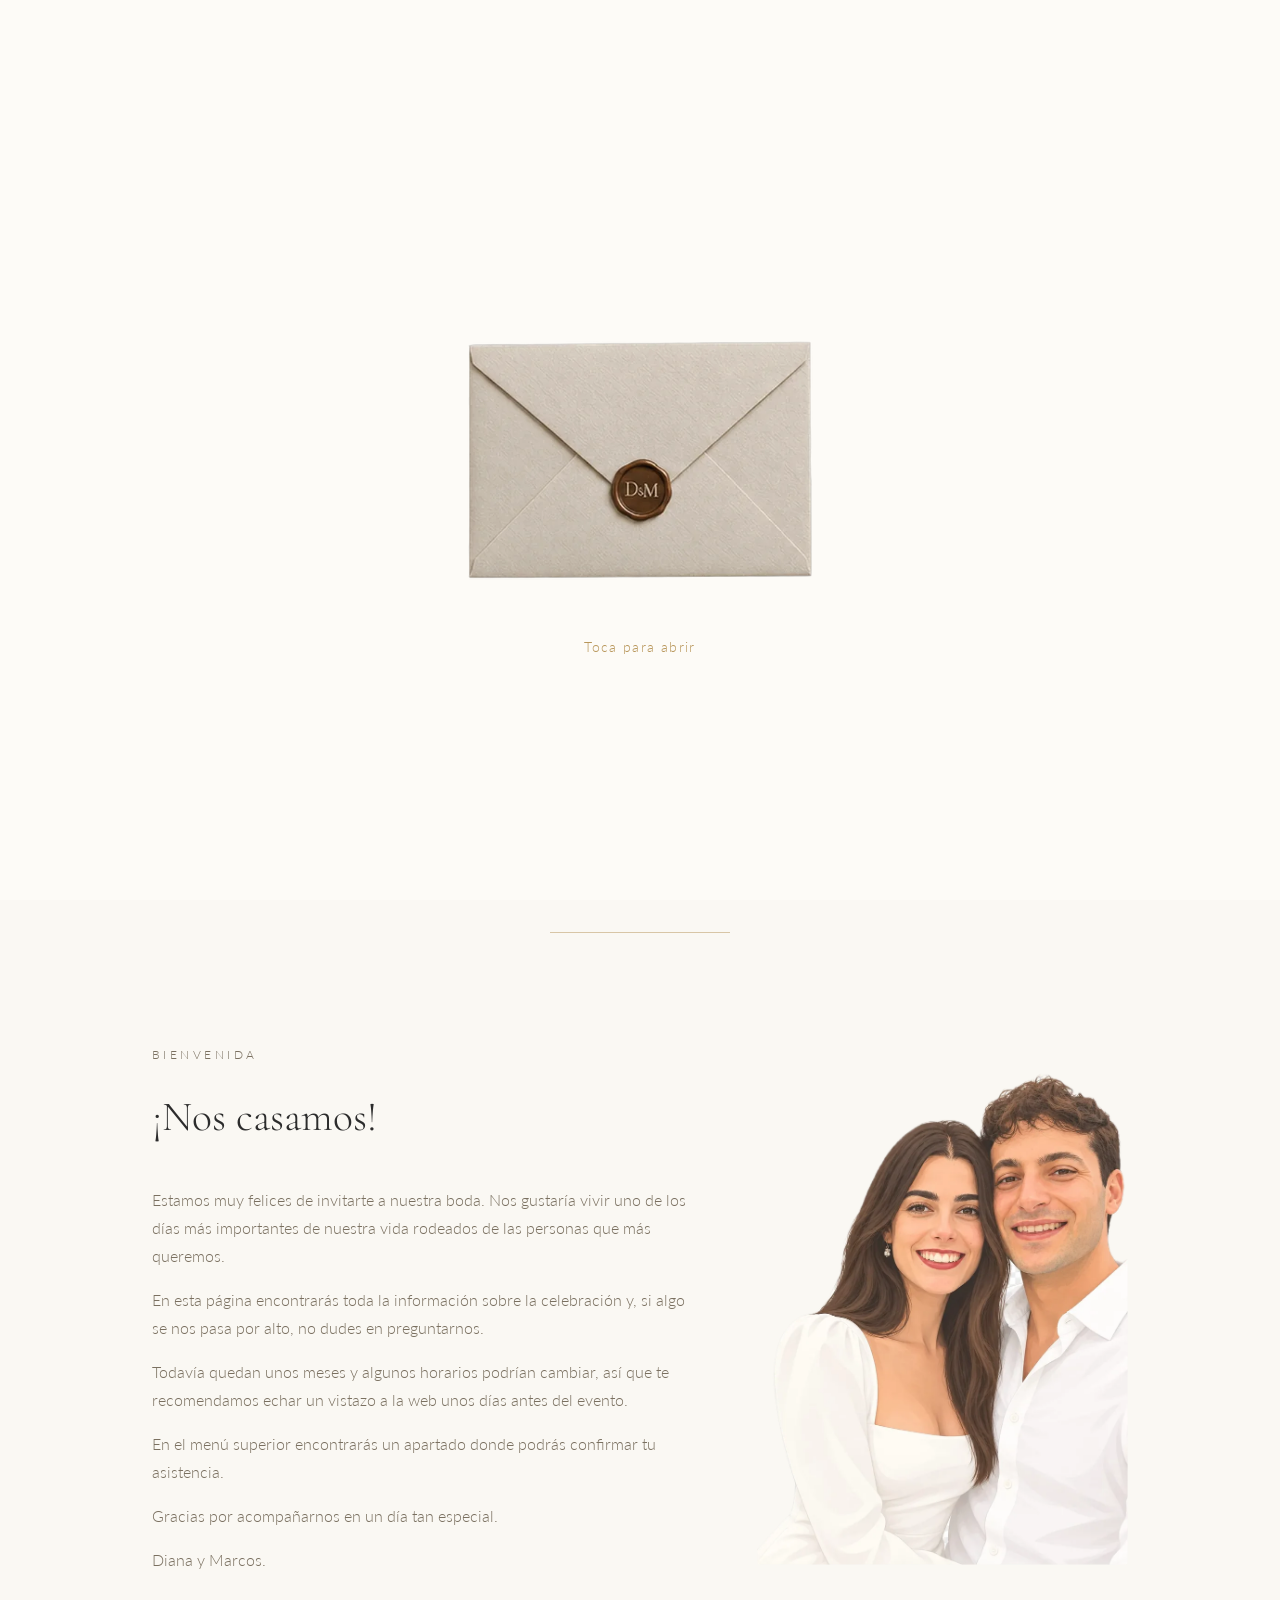
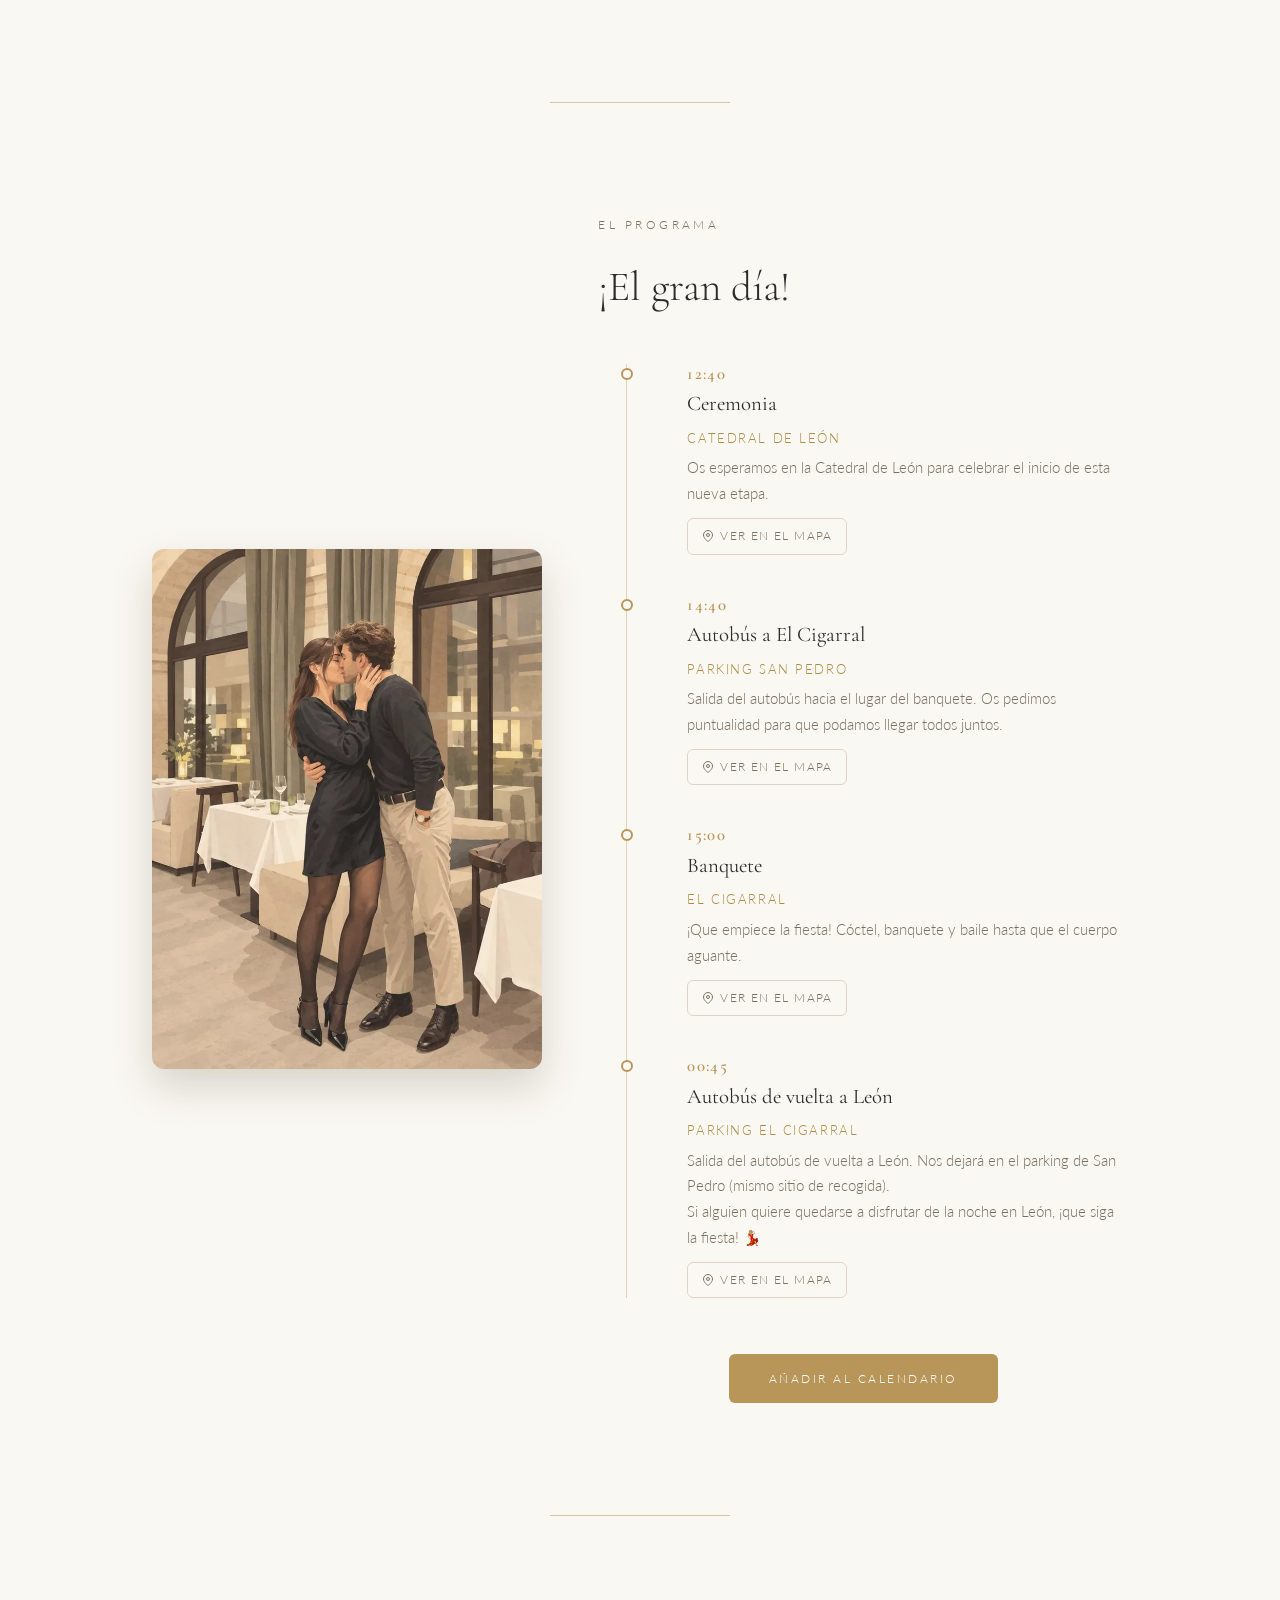
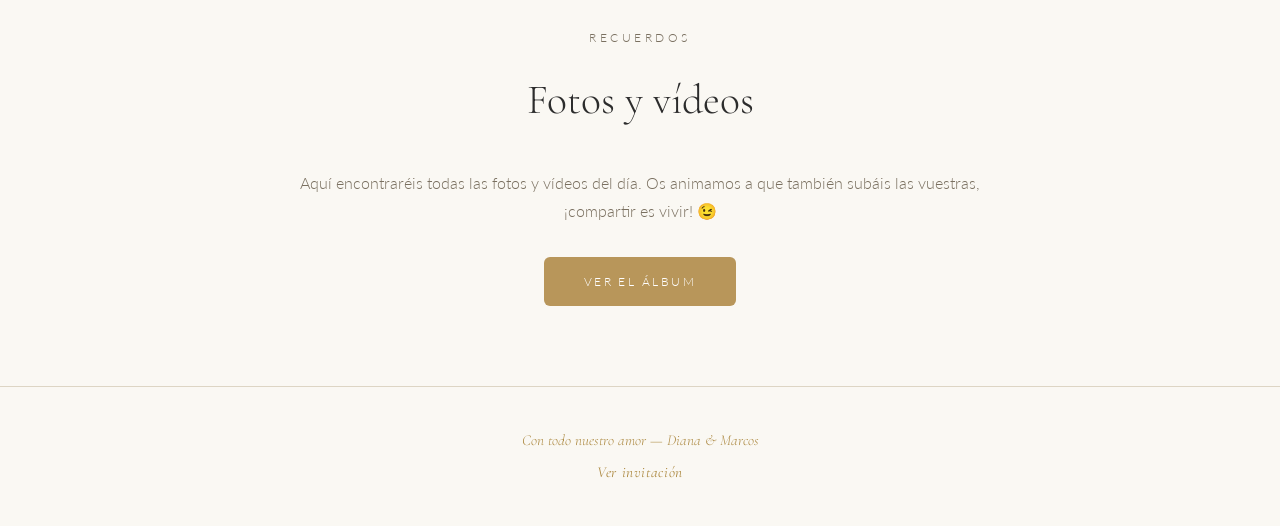
==== index.html @ 30b8efc7 "Add files via upload" ====
<!DOCTYPE html>
<html lang="es">
<head>
  <meta charset="UTF-8" />
  <meta name="viewport" content="width=device-width, initial-scale=1.0" />
  <meta name="robots" content="noindex, nofollow" />
  <title data-es="El Día" data-en="The Day">El Día</title>

  <!-- Link preview (Open Graph) -->
  <meta property="og:type" content="website" />
  <meta property="og:url" content="https://bodadianaymarcos.com/" />
  <meta property="og:title" content="Diana &amp; Marcos" />
  <meta property="og:description" content="Tenemos algo que contarte..." />
  <meta property="og:image" content="https://bodadianaymarcos.com/og-image.jpg" />
  <meta property="og:image:width" content="1200" />
  <meta property="og:image:height" content="630" />
  <meta property="og:locale" content="es_ES" />
  <meta name="twitter:card" content="summary_large_image" />
  <meta name="twitter:title" content="Diana &amp; Marcos" />
  <meta name="twitter:description" content="Tenemos algo que contarte..." />
  <meta name="twitter:image" content="https://bodadianaymarcos.com/og-image.jpg" />

  <link rel="icon" type="image/svg+xml" href="favicon.svg?v=4" />
  <link rel="stylesheet" href="style.css?v=8" />
</head>
<body>

  <!-- Invitation intro (envelope) — shown once per device -->
  <div id="invite" class="invite">
    <div class="invite-seq" id="inviteSeq">
      <img class="fr" src="frame-1.webp" alt="" style="opacity:1" />
      <img class="fr" loading="lazy" src="frame-2.webp" alt="" />
      <img class="fr" loading="lazy" src="frame-3.webp" alt="" />
      <img class="fr" loading="lazy" src="frame-4.webp" alt="" />
      <img class="fr" loading="lazy" src="frame-5.webp" alt="" />
      <img class="fr" loading="lazy" src="frame-6.webp" alt="" />
      <img class="fr" loading="lazy" src="frame-7.webp" alt="" />
      <img class="fr" loading="lazy" src="frame-8.webp" alt="" />
      <img class="fr" loading="lazy" src="frame-9.webp" alt="" />
      <p class="invite-hint" data-es="Toca para abrir" data-en="Tap to open">Toca para abrir</p>
    </div>
    <div class="invite-letterwrap">
      <div class="invite-letter">
        <p data-es="Queridos amigos y familia," data-en="Dear friends and family,">Queridos amigos y familia,</p>
        <p data-es="Después de tanto tiempo soñándolo, por fin podemos deciros que nos casamos. Y no se nos ocurre mejor manera de celebrarlo que rodeados de las personas que han caminado con nosotros hasta aquí." data-en="After dreaming about it for so long, we can finally tell you that we are getting married. And we can't think of a better way to celebrate than surrounded by the people who have walked with us to this point.">Después de tanto tiempo soñándolo, por fin podemos deciros que nos casamos. Y no se nos ocurre mejor manera de celebrarlo que rodeados de las personas que han caminado con nosotros hasta aquí.</p>
        <p data-es="Nos hace muchísima ilusión invitaros a compartir uno de los días más importantes de nuestra vida. Será un día lleno de alegría, de baile y de recuerdos que esperamos guardar para siempre." data-en="It would mean the world to us to have you share one of the most important days of our lives. It will be a day full of joy, dancing and memories we hope to keep forever.">Nos hace muchísima ilusión invitaros a compartir uno de los días más importantes de nuestra vida. Será un día lleno de alegría, de baile y de recuerdos que esperamos guardar para siempre.</p>
        <p data-es="En esta invitación encontraréis todos los detalles: el lugar, los horarios y todo lo que necesitéis saber para acompañarnos." data-en="In this invitation you'll find all the details: the venue, the timings and everything you need to know to join us.">En esta invitación encontraréis todos los detalles: el lugar, los horarios y todo lo que necesitéis saber para acompañarnos.</p>
        <p data-es="Gracias por formar parte de nuestra historia." data-en="Thank you for being part of our story.">Gracias por formar parte de nuestra historia.</p>
        <p class="il-close" data-es="Con todo nuestro cariño," data-en="With all our love,">Con todo nuestro cariño,</p>
        <p class="il-sign" data-es="Diana y Marcos" data-en="Diana and Marcos">Diana y Marcos</p>
        <button class="invite-enter" id="inviteEnter" data-es="Entrar" data-en="Enter">Entrar</button>
      </div>
    </div>
  </div>
  <script>(function(){try{if(!localStorage.getItem('inviteSeen')){var i=document.getElementById('invite');i.style.display='flex';document.body.style.overflow='hidden';}}catch(e){}})();</script>

  <nav>
    <a class="nav-brand" href="index.html">D<span style="font-style:italic;">&</span>M</a>
    <ul class="nav-links">
      <li><a href="index.html" class="active" data-es="El día" data-en="The day">El día</a></li>
      <li><a href="travel.html" data-es="Información útil" data-en="Useful Information">Información útil</a></li>
      <li><a href="rsvp.html" data-es="Asistencia" data-en="Attendance">Asistencia</a></li>
      <li><a href="https://photos.app.goo.gl/DwbeDk7EVGPtyw8GA" target="_blank" rel="noopener" data-es="Fotos" data-en="Photos">Fotos</a></li>
    </ul>
    <div class="lang-toggle">
      <button data-lang="es" class="active">ES</button>
      <button data-lang="en">EN</button>
    </div>
    <button class="nav-toggle" aria-label="Menú" aria-expanded="false">
      <span></span><span></span><span></span>
    </button>
  </nav>

  <div class="page">

    <!-- Hero -->
    <section class="hero">
      <p class="hero-eyebrow" data-es="¡Nos casamos!" data-en="We're getting married!">¡Nos casamos!</p>
      <h1>Diana <em>&</em> Marcos</h1>
      <div class="divider"></div>
      <p class="hero-date" data-es="7 de agosto de 2027" data-en="August 7th, 2027">7 de agosto de 2027</p>
      <p class="hero-location" data-es="Catedral de León · León, España" data-en="León's Cathedral · León, Spain">Catedral de León · León, España</p>

      <div class="countdown" id="countdown">
        <div class="countdown-unit">
          <span class="countdown-number" id="cd-days">00</span>
          <span class="countdown-label" data-es="días" data-en="days">días</span>
        </div>
        <div class="countdown-unit">
          <span class="countdown-number" id="cd-hours">00</span>
          <span class="countdown-label" data-es="horas" data-en="hours">horas</span>
        </div>
        <div class="countdown-unit">
          <span class="countdown-number" id="cd-minutes">00</span>
          <span class="countdown-label" data-es="minutos" data-en="minutes">minutos</span>
        </div>
        <div class="countdown-unit">
          <span class="countdown-number" id="cd-seconds">00</span>
          <span class="countdown-label" data-es="segundos" data-en="seconds">segundos</span>
        </div>
      </div>

      <div class="countdown-done" id="countdownDone" style="display:none;">
        <p class="cd-done-title" data-es="¡Ya estamos casados!" data-en="We're married!">¡Ya estamos casados!</p>
        <p class="cd-done-sub" data-es="Gracias por acompañarnos en un día tan especial." data-en="Thank you for celebrating this special day with us.">Gracias por acompañarnos en un día tan especial.</p>
      </div>
    </section>

    <div class="divider-long"></div>

    <!-- Welcome message -->
    <section class="section welcome">
      <div class="welcome-text">
      <p class="section-label" data-es="Bienvenida" data-en="Welcome">Bienvenida</p>
      <h2 data-es="¡Nos casamos!" data-en="We're getting married!">¡Nos casamos!</h2>
      <p data-es="Estamos muy felices de invitarte a nuestra boda. Nos gustaría vivir uno de los días más importantes de nuestra vida rodeados de las personas que más queremos." data-en="We're so happy to invite you to our wedding. We'd love to share one of the most important days of our lives surrounded by the people we love most.">Estamos muy felices de invitarte a nuestra boda. Nos gustaría vivir uno de los días más importantes de nuestra vida rodeados de las personas que más queremos.</p>
      <p data-es="En esta página encontrarás toda la información sobre la celebración y, si algo se nos pasa por alto, no dudes en preguntarnos." data-en="On this page you'll find all the information about the celebration — and if we've missed anything, don't hesitate to ask us.">En esta página encontrarás toda la información sobre la celebración y, si algo se nos pasa por alto, no dudes en preguntarnos.</p>
      <p data-es="Todavía quedan unos meses y algunos horarios podrían cambiar, así que te recomendamos echar un vistazo a la web unos días antes del evento." data-en="There are still a few months to go and some timings may change, so we recommend checking the website in the days before the event.">Todavía quedan unos meses y algunos horarios podrían cambiar, así que te recomendamos echar un vistazo a la web unos días antes del evento.</p>
      <p data-es="En el menú superior encontrarás un apartado donde podrás confirmar tu asistencia." data-en="In the top menu you'll find a section where you can confirm your attendance.">En el menú superior encontrarás un apartado donde podrás confirmar tu asistencia.</p>
      <p data-es="Gracias por acompañarnos en un día tan especial." data-en="Thank you for joining us on such a special day.">Gracias por acompañarnos en un día tan especial.</p>
      <p data-es="Diana y Marcos." data-en="Diana and Marcos.">Diana y Marcos.</p>
      </div>
      <div class="welcome-image">
        <picture>
          <source srcset="us.webp" type="image/webp" />
          <img src="us.png" alt="Diana y Marcos" />
        </picture>
      </div>
    </section>

    <div class="divider-long"></div>

    <!-- Schedule -->
    <section class="section schedule">
      <div class="schedule-photo">
        <picture>
          <source srcset="us-dinner.webp" type="image/webp" />
          <img src="us-dinner.jpg" alt="Diana y Marcos" loading="lazy" />
        </picture>
      </div>
      <div class="schedule-main">
      <p class="section-label" data-es="El programa" data-en="The schedule">El programa</p>
      <h2 data-es="¡El gran día!" data-en="The big day!">¡El gran día!</h2>

      <div class="timeline">

        <div class="timeline-item">
          <div class="timeline-dot">
            <div class="dot"></div>
          </div>
          <div class="timeline-body">
            <span class="time">12:40</span>
            <h3 data-es="Ceremonia" data-en="Ceremony">Ceremonia</h3>
            <p class="place">Catedral de León</p>
            <p data-es="Os esperamos en la Catedral de León para celebrar el inicio de esta nueva etapa." data-en="Join us at the León's Cathedral to celebrate the beginning of this new chapter.">Os esperamos en la Catedral de León para celebrar el inicio de esta nueva etapa.</p>
            <a class="map-link" href="https://maps.google.com/?q=Catedral+de+León,+León,+España" target="_blank" rel="noopener">
              <svg width="12" height="12" viewBox="0 0 24 24" fill="none" stroke="currentColor" stroke-width="2"><path d="M21 10c0 7-9 13-9 13s-9-6-9-13a9 9 0 0 1 18 0z"/><circle cx="12" cy="10" r="3"/></svg>
              <span data-es="Ver en el mapa" data-en="View on map">Ver en el mapa</span>
            </a>
          </div>
        </div>

        <div class="timeline-item">
          <div class="timeline-dot">
            <div class="dot"></div>
          </div>
          <div class="timeline-body">
            <span class="time">14:40</span>
            <h3 data-es="Autobús a El Cigarral" data-en="Bus to El Cigarral">Autobús a El Cigarral</h3>
            <p class="place" data-es="Parking San Pedro" data-en="San Pedro Car Park">Parking San Pedro</p>
            <p data-es="Salida del autobús hacia el lugar del banquete. Os pedimos puntualidad para que podamos llegar todos juntos." data-en="The bus departs to the venue. Please be on time so we can all arrive together.">Salida del autobús hacia el lugar del banquete. Os pedimos puntualidad para que podamos llegar todos juntos.</p>
            <a class="map-link" href="https://maps.google.com/?q=Parking+San+Pedro,+León,+España" target="_blank" rel="noopener">
              <svg width="12" height="12" viewBox="0 0 24 24" fill="none" stroke="currentColor" stroke-width="2"><path d="M21 10c0 7-9 13-9 13s-9-6-9-13a9 9 0 0 1 18 0z"/><circle cx="12" cy="10" r="3"/></svg>
              <span data-es="Ver en el mapa" data-en="View on map">Ver en el mapa</span>
            </a>
          </div>
        </div>

        <div class="timeline-item">
          <div class="timeline-dot">
            <div class="dot"></div>
          </div>
          <div class="timeline-body">
            <span class="time">15:00</span>
            <h3 data-es="Banquete" data-en="Reception">Banquete</h3>
            <p class="place">El Cigarral</p>
            <p data-es="¡Que empiece la fiesta! Cóctel, banquete y baile hasta que el cuerpo aguante." data-en="Let the celebration begin! Cocktails, dinner and dancing into the night.">¡Que empiece la fiesta! Cóctel, banquete y baile hasta que el cuerpo aguante.</p>
            <a class="map-link" href="https://maps.google.com/?q=El+Cigarral+de+Cembranos,+León" target="_blank" rel="noopener">
              <svg width="12" height="12" viewBox="0 0 24 24" fill="none" stroke="currentColor" stroke-width="2"><path d="M21 10c0 7-9 13-9 13s-9-6-9-13a9 9 0 0 1 18 0z"/><circle cx="12" cy="10" r="3"/></svg>
              <span data-es="Ver en el mapa" data-en="View on map">Ver en el mapa</span>
            </a>
          </div>
        </div>

        <div class="timeline-item">
          <div class="timeline-dot">
            <div class="dot"></div>
          </div>
          <div class="timeline-body">
            <span class="time">00:45</span>
            <h3 data-es="Autobús de vuelta a León" data-en="Bus back to León">Autobús de vuelta a León</h3>
            <p class="place" data-es="Parking El Cigarral" data-en="El Cigarral Car Park">Parking El Cigarral</p>
            <p data-es="Salida del autobús de vuelta a León. Nos dejará en el parking de San Pedro (mismo sitio de recogida)." data-en="The bus departs back to León, dropping off at San Pedro car park (same pick-up spot).">Salida del autobús de vuelta a León. Nos dejará en el parking de San Pedro (mismo sitio de recogida).</p>
            <p data-es="Si alguien quiere quedarse a disfrutar de la noche en León, ¡que siga la fiesta! 💃🏼" data-en="If you'd like to keep the night going in León, the party doesn't have to stop! 💃🏼">Si alguien quiere quedarse a disfrutar de la noche en León, ¡que siga la fiesta! 💃🏼</p>
            <a class="map-link" href="https://maps.google.com/?q=Parking+San+Pedro,+León,+España" target="_blank" rel="noopener">
              <svg width="12" height="12" viewBox="0 0 24 24" fill="none" stroke="currentColor" stroke-width="2"><path d="M21 10c0 7-9 13-9 13s-9-6-9-13a9 9 0 0 1 18 0z"/><circle cx="12" cy="10" r="3"/></svg>
              <span data-es="Ver en el mapa" data-en="View on map">Ver en el mapa</span>
            </a>
          </div>
        </div>

      </div>

      <div style="text-align:center; margin-top:2.5rem;">
        <a href="boda-diana-marcos.ics" download class="btn" style="display:inline-block; text-decoration:none;" data-es="Añadir al calendario" data-en="Add to calendar">Añadir al calendario</a>
      </div>
      </div>
    </section>

    <div class="divider-long"></div>

    <!-- Photos -->
    <section class="section" style="text-align:center;">
      <p class="section-label" data-es="Recuerdos" data-en="Memories">Recuerdos</p>
      <h2 data-es="Fotos y vídeos" data-en="Photos & videos">Fotos y vídeos</h2>
      <p data-es="Aquí encontraréis todas las fotos y vídeos del día. Os animamos a que también subáis las vuestras, ¡compartir es vivir! 😉" data-en="Here you'll find all the photos and videos from the day. We encourage you to also upload your own, sharing is living! 😉">Aquí encontraréis todas las fotos y vídeos del día. Os animamos a que también subáis las vuestras, ¡compartir es vivir! 😉</p>
      <a href="https://photos.app.goo.gl/DwbeDk7EVGPtyw8GA" target="_blank" rel="noopener" class="btn" style="display:inline-block; margin-top:1rem; text-decoration:none;" data-es="Ver el álbum" data-en="Open the album">Ver el álbum</a>
    </section>

  </div>

  <footer>
    <span data-es="Con todo nuestro amor — Diana &amp; Marcos" data-en="With all our love — Diana &amp; Marcos">Con todo nuestro amor — Diana &amp; Marcos</span>
    <br />
    <button id="inviteReplay" class="invite-replay" data-es="Ver invitación" data-en="View invitation">Ver invitación</button>
  </footer>

  <script src="lang.js?v=3"></script>
  <script>initLang();</script>
  <script>
    (function () {
      const target = new Date('2027-08-07T00:00:00+02:00');
      function pad(n) { return String(n).padStart(2, '0'); }
      function tick() {
        const diff = target - Date.now();
        if (diff <= 0) {
          document.getElementById('countdown').style.display = 'none';
          document.getElementById('countdownDone').style.display = 'block';
          return;
        }
        const d = Math.floor(diff / 86400000);
        const h = Math.floor((diff % 86400000) / 3600000);
        const m = Math.floor((diff % 3600000) / 60000);
        const s = Math.floor((diff % 60000) / 1000);
        document.getElementById('cd-days').textContent    = pad(d);
        document.getElementById('cd-hours').textContent   = pad(h);
        document.getElementById('cd-minutes').textContent = pad(m);
        document.getElementById('cd-seconds').textContent = pad(s);
      }
      tick();
      setInterval(tick, 1000);
    })();
  </script>

</body>
</html>
---- style.css ----
/* ── Fonts ── */
@import url('https://fonts.googleapis.com/css2?family=Cormorant+Garamond:ital,wght@0,300;0,400;0,600;1,300;1,400&family=Lato:wght@300;400;700&display=swap');

/* ── Reset & Base ── */
*, *::before, *::after { box-sizing: border-box; margin: 0; padding: 0; }

:root {
  --ivory:   #FAF8F3;
  --ivory2:  #F2EDE3;
  --gold:    #B8965A;
  --gold-lt: #AE8B44;
  --charcoal:#2C2C2C;
  --gray:    #7A7060;
  --border:  #DDD5C4;
}

html { scroll-behavior: smooth; }

body {
  background: var(--ivory);
  color: var(--charcoal);
  font-family: 'Lato', sans-serif;
  font-weight: 300;
  font-size: 16px;
  line-height: 1.75;
}

/* ── Nav ── */
nav {
  position: fixed;
  top: 0; left: 0; right: 0;
  z-index: 100;
  background: var(--ivory);
  border-bottom: 1px solid var(--border);
  display: flex;
  align-items: center;
  justify-content: space-between;
  padding: 0 2.5rem;
  height: 64px;
}

.nav-brand {
  font-family: 'Cormorant Garamond', serif;
  font-size: 1.35rem;
  font-weight: 400;
  letter-spacing: 0.08em;
  color: var(--charcoal);
  text-decoration: none;
}

.nav-brand span { color: var(--gold); }

.nav-links {
  display: flex;
  gap: 2.5rem;
  list-style: none;
}

.nav-links a {
  font-family: 'Lato', sans-serif;
  font-weight: 400;
  font-size: 0.78rem;
  letter-spacing: 0.15em;
  text-transform: uppercase;
  color: var(--gray);
  text-decoration: none;
  transition: color 0.2s;
}

.nav-links a:hover,
.nav-links a.active { color: var(--gold); }

/* Hamburger button — hidden on desktop, shown on mobile */
.nav-toggle { display: none; }

/* ── Hero ── */
.hero {
  min-height: calc(100vh - 64px);
  display: flex;
  flex-direction: column;
  align-items: center;
  justify-content: center;
  text-align: center;
  padding: 4rem 2rem;
  background: var(--ivory);
  position: relative;
}

.hero::before {
  content: '';
  position: absolute;
  inset: 0;
  background-image:
    radial-gradient(ellipse 80% 60% at 50% 0%, rgba(184,150,90,0.08) 0%, transparent 70%);
  pointer-events: none;
}

.hero-eyebrow {
  font-family: 'Lato', sans-serif;
  font-size: 0.72rem;
  font-weight: 700;
  letter-spacing: 0.3em;
  text-transform: uppercase;
  color: var(--gold);
  margin-bottom: 1.5rem;
}

.hero h1 {
  font-family: 'Cormorant Garamond', serif;
  font-size: clamp(3.2rem, 8vw, 6rem);
  font-weight: 300;
  line-height: 1.1;
  color: var(--charcoal);
  margin-bottom: 1.25rem;
}

.hero h1 em {
  font-style: italic;
  color: var(--gold);
}

.hero-date {
  font-family: 'Cormorant Garamond', serif;
  font-size: 1.15rem;
  font-weight: 400;
  letter-spacing: 0.12em;
  color: var(--gray);
  margin-bottom: 0.4rem;
}

.hero-location {
  font-size: 0.82rem;
  letter-spacing: 0.18em;
  text-transform: uppercase;
  color: var(--gold-lt);
}

/* ── Countdown ── */
.countdown {
  display: flex;
  align-items: flex-start;
  margin-top: 4.5rem;
}

.countdown-unit {
  display: flex;
  flex-direction: column;
  align-items: center;
  gap: 0.45rem;
  padding: 0 1.5rem;
}

.countdown-unit:not(:last-child) {
  border-right: 1px solid var(--border);
}

.countdown-number {
  font-family: 'Cormorant Garamond', serif;
  font-size: clamp(1.5rem, 3.5vw, 2.1rem);
  font-weight: 600;
  color: var(--charcoal);
  line-height: 1;
  min-width: 2ch;
  text-align: center;
}

.countdown-label {
  font-family: 'Lato', sans-serif;
  font-size: 0.56rem;
  letter-spacing: 0.22em;
  text-transform: uppercase;
  color: var(--gold-lt);
}

/* Post-wedding message (replaces the countdown once the day passes) */
.countdown-done {
  margin-top: 4rem;
  text-align: center;
}
.cd-done-title {
  font-family: 'Cormorant Garamond', serif;
  font-weight: 300;
  font-style: italic;
  font-size: clamp(1.7rem, 4.5vw, 2.6rem);
  color: var(--gold);
  margin-bottom: 0.6rem;
}
.cd-done-sub {
  font-size: 0.78rem;
  letter-spacing: 0.16em;
  text-transform: uppercase;
  color: var(--gold-lt);
}

/* ── Gentle scroll reveal ── */
.sr {
  opacity: 0;
  transform: translateY(24px);
  transition: opacity 0.8s ease, transform 0.8s cubic-bezier(0.2, 0.7, 0.2, 1);
  will-change: opacity, transform;
}
.sr.sr-shown {
  opacity: 1;
  transform: none;
}
@media (prefers-reduced-motion: reduce) {
  .sr { opacity: 1; transform: none; transition: none; }
}

.divider {
  width: 60px;
  height: 1px;
  background: var(--gold);
  margin: 2rem auto;
  opacity: 0.5;
}

.divider-long { 
  width: 180px; 
  height: 1px;
  background: var(--gold);
  margin: 2rem auto;
  opacity: 0.5;
}

/* ── Page wrapper ── */
.page {
  padding-top: 64px;
}

/* ── Section ── */
.section {
  max-width: 760px;
  margin: 0 auto;
  padding: 5rem 2rem;
}

.section-label {
  font-size: 0.72rem;
  letter-spacing: 0.3em;
  text-transform: uppercase;
  color: var(--gold);
  margin-bottom: 0.75rem;
}

.section h2 {
  font-family: 'Cormorant Garamond', serif;
  font-size: clamp(1.8rem, 4vw, 2.6rem);
  font-weight: 300;
  color: var(--charcoal);
  margin-bottom: 2rem;
}

.section p {
  color: var(--gray);
  margin-bottom: 1rem;
}

/* ── Welcome (text + photo) ── */
.welcome {
  max-width: 1040px;
  display: flex;
  align-items: center;
  gap: 3.5rem;
}

.welcome-text {
  flex: 1 1 55%;
}

.welcome-image {
  flex: 0 0 38%;
}

.welcome-image img {
  width: 100%;
  height: auto;
  display: block;
  border-radius: 4px;
}

@media (max-width: 760px) {
  .welcome {
    flex-direction: column;
    gap: 2.5rem;
  }
  .welcome-image {
    flex: none;
    width: 100%;
    max-width: 320px;
    margin: 0 auto;
  }
}

/* ── Schedule (photo + timeline) ── */
.schedule {
  max-width: 1040px;
  display: flex;
  align-items: center;
  gap: 3.5rem;
}

.schedule-photo {
  flex: 0 0 40%;
}

.schedule-photo img {
  width: 100%;
  height: auto;
  display: block;
  border-radius: 12px;
  box-shadow: 0 18px 42px rgba(60, 45, 20, 0.18);
}

.schedule-main {
  flex: 1 1 auto;
  min-width: 0;
}

@media (max-width: 760px) {
  .schedule {
    flex-direction: column;
    gap: 2.25rem;
  }
  .schedule-photo {
    flex: none;
    width: 100%;
    max-width: 300px;
    margin: 0 auto;
  }
}

/* ── Timeline ── */
.timeline {
  position: relative;
  margin-top: 2.5rem;
}

.timeline::before {
  content: '';
  position: absolute;
  left: 28px;
  top: 0; bottom: 0;
  width: 1px;
  background: var(--border);
}

.timeline-item {
  display: flex;
  gap: 2rem;
  margin-bottom: 2.5rem;
  position: relative;
}

.timeline-dot {
  flex-shrink: 0;
  width: 57px;
  display: flex;
  flex-direction: column;
  align-items: center;
  gap: 6px;
}

.timeline-dot .dot {
  width: 12px;
  height: 12px;
  border-radius: 50%;
  background: var(--ivory);
  border: 2px solid var(--gold);
  position: relative;
  z-index: 1;
  margin-top: 4px;
}

.timeline-body .time {
  display: block;
  font-family: 'Cormorant Garamond', serif;
  font-size: 1.05rem;
  font-weight: 600;
  line-height: 1.2;
  color: var(--gold);
  letter-spacing: 0.08em;
  margin-bottom: 0.15rem;
}

.timeline-body h3 {
  font-family: 'Cormorant Garamond', serif;
  font-size: 1.3rem;
  font-weight: 400;
  color: var(--charcoal);
  margin-bottom: 0.25rem;
}

.timeline-body .place {
  font-size: 0.82rem;
  letter-spacing: 0.12em;
  text-transform: uppercase;
  color: var(--gold-lt);
  margin-bottom: 0.35rem;
}

.timeline-body p {
  font-size: 0.92rem;
  color: var(--gray);
  margin: 0;
}

/* ── Map link ── */
.map-link {
  display: inline-flex;
  align-items: center;
  gap: 0.4rem;
  padding: 0.45rem 0.85rem;
  font-size: 0.72rem;
  letter-spacing: 0.12em;
  text-transform: uppercase;
  color: var(--gray);
  text-decoration: none;
  margin-top: 0.7rem;
  background: transparent;
  border: 1px solid var(--border);
  border-radius: 6px;
  transition: background 0.2s, border-color 0.2s, color 0.2s;
}
.map-link:hover {
  color: var(--gold);
  border-color: var(--gold);
  background: var(--ivory2);
}

/* ── Hotel list ── */
.hotel-list {
  list-style: none;
  margin-top: 1.25rem;
}

.hotel-list li {
  padding: 0.7rem 0;
  border-bottom: 1px solid var(--border);
  color: var(--gray);
  font-size: 0.95rem;
}

.hotel-list li:last-child { border-bottom: none; }

.hotel-list a {
  color: var(--charcoal);
  text-decoration: none;
  border-bottom: 1px solid var(--gold);
  transition: color 0.2s;
}

.hotel-list a:hover { color: var(--gold); }

.hotel-list .stars {
  color: var(--gold);
  font-size: 0.82rem;
  letter-spacing: 0.08em;
  white-space: nowrap;
}

/* ── Placeholder card ── */
.placeholder-card {
  border: 1px dashed var(--border);
  border-radius: 4px;
  padding: 3rem 2rem;
  text-align: center;
  color: var(--gold-lt);
}

.placeholder-card p {
  font-family: 'Cormorant Garamond', serif;
  font-size: 1.1rem;
  font-style: italic;
  color: var(--gold-lt);
  margin: 0;
}

/* ── RSVP Form ── */
.form-grid {
  display: grid;
  gap: 1.5rem;
  margin-top: 2rem;
}

.form-group {
  display: flex;
  flex-direction: column;
  gap: 0.4rem;
}

.form-group label {
  font-size: 0.75rem;
  letter-spacing: 0.18em;
  text-transform: uppercase;
  color: var(--gray);
}

.form-group input,
.form-group select,
.form-group textarea {
  background: white;
  border: 1px solid var(--border);
  border-radius: 2px;
  padding: 0.7rem 1rem;
  font-family: 'Lato', sans-serif;
  font-size: 0.95rem;
  color: var(--charcoal);
  outline: none;
  transition: border-color 0.2s;
  width: 100%;
}

.form-group input:focus,
.form-group select:focus,
.form-group textarea:focus {
  border-color: var(--gold);
}

.form-group textarea { resize: vertical; min-height: 80px; }

.form-row {
  display: grid;
  grid-template-columns: 1fr 1fr;
  gap: 1.5rem;
}

/* Attendance radio */
.radio-group {
  display: flex;
  gap: 1rem;
}

.radio-group label {
  display: flex;
  align-items: center;
  gap: 0.5rem;
  font-size: 0.92rem;
  letter-spacing: normal;
  text-transform: none;
  color: var(--charcoal);
  cursor: pointer;
}

.radio-group input[type="radio"] {
  width: auto;
  accent-color: var(--gold);
}

/* Conditional fields */
.conditional { display: none; }
.conditional.visible { display: block; }

.btn {
  display: inline-block;
  padding: 0.85rem 2.5rem;
  background: var(--gold);
  color: white;
  font-family: 'Lato', sans-serif;
  font-size: 0.78rem;
  letter-spacing: 0.2em;
  text-transform: uppercase;
  border: none;
  border-radius: 6px;
  cursor: pointer;
  transition: background 0.2s;
  margin-top: 1rem;
}

.btn:hover { background: var(--charcoal); }

/* ── Validation errors ── */
.field-error {
  font-size: 0.78rem;
  color: #b94a48;
  margin-top: 0.3rem;
  display: none;
}
.field-error.visible { display: block; }

.form-group input.invalid,
.form-group select.invalid,
.form-group textarea.invalid {
  border-color: #b94a48;
}

.radio-group.invalid label:first-of-type {
  color: #b94a48;
}

/* ── Language toggle ── */
.lang-toggle {
  display: flex;
  align-items: center;
  gap: 0;
  border: 1px solid var(--border);
  border-radius: 2px;
  overflow: hidden;
  font-size: 0.7rem;
  letter-spacing: 0.12em;
}

.lang-toggle button {
  background: none;
  border: none;
  padding: 0.3rem 0.6rem;
  cursor: pointer;
  font-family: 'Lato', sans-serif;
  font-size: 0.7rem;
  letter-spacing: 0.12em;
  color: var(--gray);
  transition: background 0.15s, color 0.15s;
}

.lang-toggle button.active {
  background: var(--gold);
  color: white;
}

.lang-toggle button:hover:not(.active) {
  background: var(--ivory2);
}

/* ── Footer ── */
footer {
  text-align: center;
  padding: 2.5rem 1rem;
  border-top: 1px solid var(--border);
  font-family: 'Cormorant Garamond', serif;
  font-size: 0.95rem;
  font-style: italic;
  color: var(--gold-lt);
}

/* ── Invitation intro (envelope) ── */
.invite {
  position: fixed;
  inset: 0;
  z-index: 2000;
  background: #fdfbf7;
  display: none;
  align-items: center;
  justify-content: center;
  overflow: hidden;
  transition: opacity 0.8s ease;
}
.invite.hide { opacity: 0; pointer-events: none; }

.invite-seq {
  position: relative;
  width: min(86vw, 470px);
  aspect-ratio: 640 / 467;
  cursor: pointer;
  transition: opacity 0.6s ease;
}
.invite-seq .fr {
  position: absolute;
  inset: 0;
  width: 100%;
  height: auto;
  display: block;
  opacity: 0;
  transition: opacity 0.22s linear;
  user-select: none;
  -webkit-user-drag: none;
}
.invite.reveal .invite-seq { opacity: 0; pointer-events: none; }

.invite-hint {
  position: absolute;
  left: 0; right: 0;
  bottom: -38px;
  text-align: center;
  font-size: 0.85rem;
  letter-spacing: 0.1em;
  color: var(--gold);
  transition: opacity 0.4s;
}
.invite.open .invite-hint { opacity: 0; }

.invite-letterwrap {
  position: absolute;
  left: 50%; top: 50%;
  display: flex;
  flex-direction: column;
  align-items: center;
  gap: 16px;
  opacity: 0;
  transform: translate(-50%, -42%) scale(0.94);
  transition: opacity 0.7s ease 0.1s, transform 0.9s cubic-bezier(0.2, 0.75, 0.25, 1) 0.1s;
  pointer-events: none;
  z-index: 5;
}
.invite.reveal .invite-letterwrap {
  opacity: 1;
  transform: translate(-50%, -50%) scale(1);
  pointer-events: auto;
}

/* A4-proportioned letter page */
.invite-letter {
  width: min(88vw, 52vh);
  aspect-ratio: 210 / 297;
  overflow: auto;
  background: #fdfbf7 url('letter-paper.webp') center / cover;
  border: 1px solid #ece5da;
  border-radius: 3px;
  box-shadow: 0 26px 60px rgba(60, 45, 20, 0.22);
  padding: clamp(42px, 7.5vh, 80px) clamp(24px, 4.6vh, 50px);
  display: flex;
  flex-direction: column;
  justify-content: center;
  text-align: left;
}
.invite-letter p {
  font-family: 'Cormorant Garamond', serif;
  font-weight: 400;
  font-size: clamp(0.92rem, 2vh, 1.08rem);
  line-height: 1.75;
  color: var(--charcoal);
  margin-bottom: 1em;
}
.invite-letter p:last-child { margin-bottom: 0; }

.invite-letter .il-close {
  margin-top: 0.6em;
  margin-bottom: 0.2em;
}
.invite-letter .il-sign {
  margin-bottom: 0;
}

/* Quiet "Entrar" button, at the bottom of the letter */
.invite-enter {
  align-self: center;
  margin-top: clamp(1.6rem, 3.5vh, 2.4rem);
  background: transparent;
  border: 1px solid var(--border);
  border-radius: 6px;
  padding: 0.5rem 1.5rem;
  font-family: 'Lato', sans-serif;
  font-size: 0.72rem;
  letter-spacing: 0.18em;
  text-transform: uppercase;
  color: var(--gray);
  cursor: pointer;
  transition: color 0.2s, border-color 0.2s, background 0.2s;
}
.invite-enter:hover {
  color: var(--gold);
  border-color: var(--gold);
  background: var(--ivory2);
}

/* On phones: use more of the screen and drop the strict A4 ratio */
@media (max-width: 600px) {
  .invite-letter {
    width: 92vw;
    aspect-ratio: auto;
    height: auto;
    max-height: 86vh;
    padding: clamp(30px, 4.5vh, 48px) clamp(24px, 6vw, 34px);
    justify-content: flex-start;
  }
}

.invite-replay {
  background: none;
  border: none;
  color: var(--gold-lt);
  cursor: pointer;
  font-family: 'Cormorant Garamond', serif;
  font-style: italic;
  font-size: 0.95rem;
  letter-spacing: 0.04em;
  margin-top: 0.6rem;
}
.invite-replay:hover { color: var(--gold); }

/* ── Responsive ── */
@media (max-width: 600px) {
  nav { padding: 0 1.25rem; }
  .form-row { grid-template-columns: 1fr; }
  .timeline::before { left: 20px; }
  .timeline-dot { width: 42px; }

  /* Hamburger button */
  .nav-toggle {
    display: flex;
    flex-direction: column;
    justify-content: center;
    gap: 5px;
    width: 34px;
    height: 34px;
    padding: 6px;
    margin-left: 0.85rem;
    background: none;
    border: none;
    cursor: pointer;
  }
  .nav-toggle span {
    display: block;
    width: 100%;
    height: 2px;
    background: var(--charcoal);
    border-radius: 1px;
    transition: transform 0.25s ease, opacity 0.2s ease;
  }
  .nav-toggle[aria-expanded="true"] span:nth-child(1) { transform: translateY(7px) rotate(45deg); }
  .nav-toggle[aria-expanded="true"] span:nth-child(2) { opacity: 0; }
  .nav-toggle[aria-expanded="true"] span:nth-child(3) { transform: translateY(-7px) rotate(-45deg); }

  /* Push lang toggle + hamburger to the right, brand stays left */
  .lang-toggle { margin-left: auto; }

  /* Nav links become a dropdown panel below the bar */
  .nav-links {
    position: absolute;
    top: 64px;
    left: 0;
    right: 0;
    flex-direction: column;
    gap: 0;
    background: var(--ivory);
    border-bottom: 1px solid var(--border);
    box-shadow: 0 8px 16px rgba(0,0,0,0.05);
    max-height: 0;
    overflow: hidden;
    transition: max-height 0.3s ease;
  }
  .nav-links.open { max-height: 70vh; }
  .nav-links li { width: 100%; text-align: center; }
  .nav-links li + li { border-top: 1px solid var(--border); }
  .nav-links a { display: block; padding: 1rem; }
}
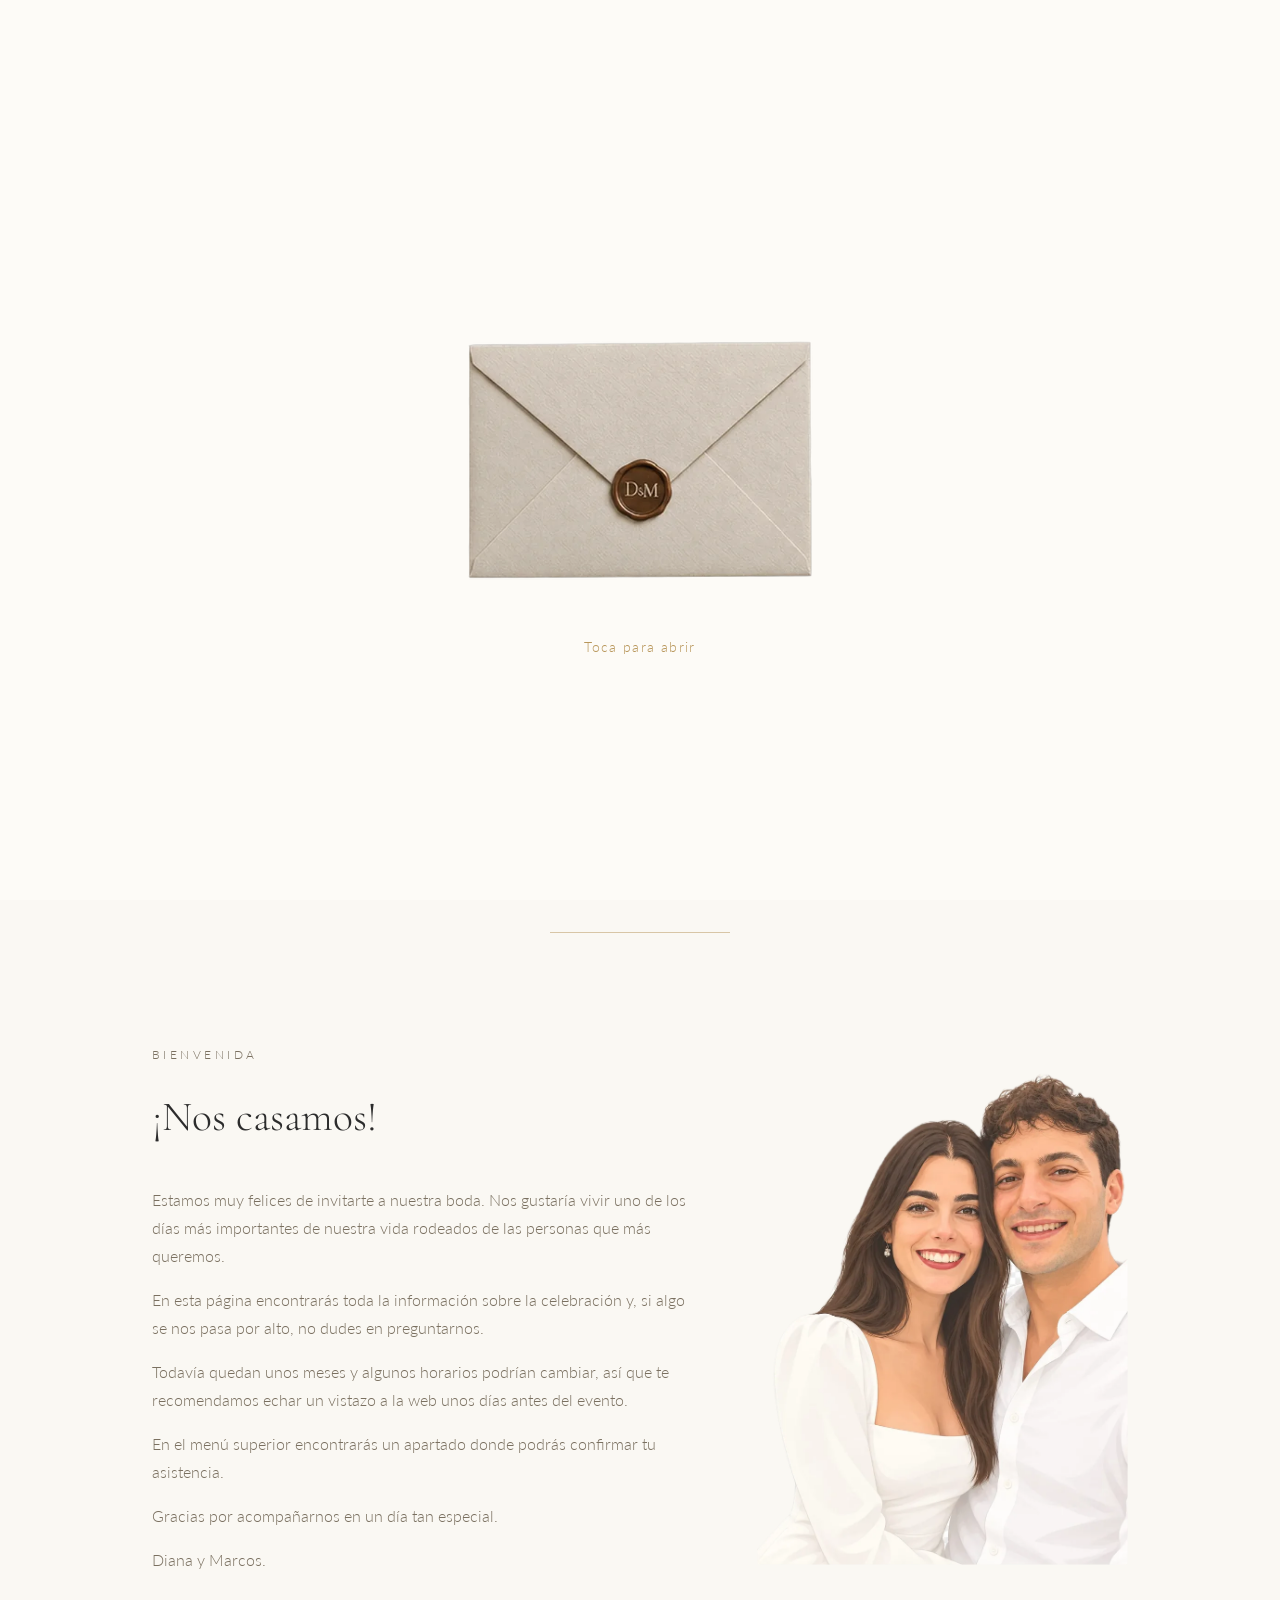
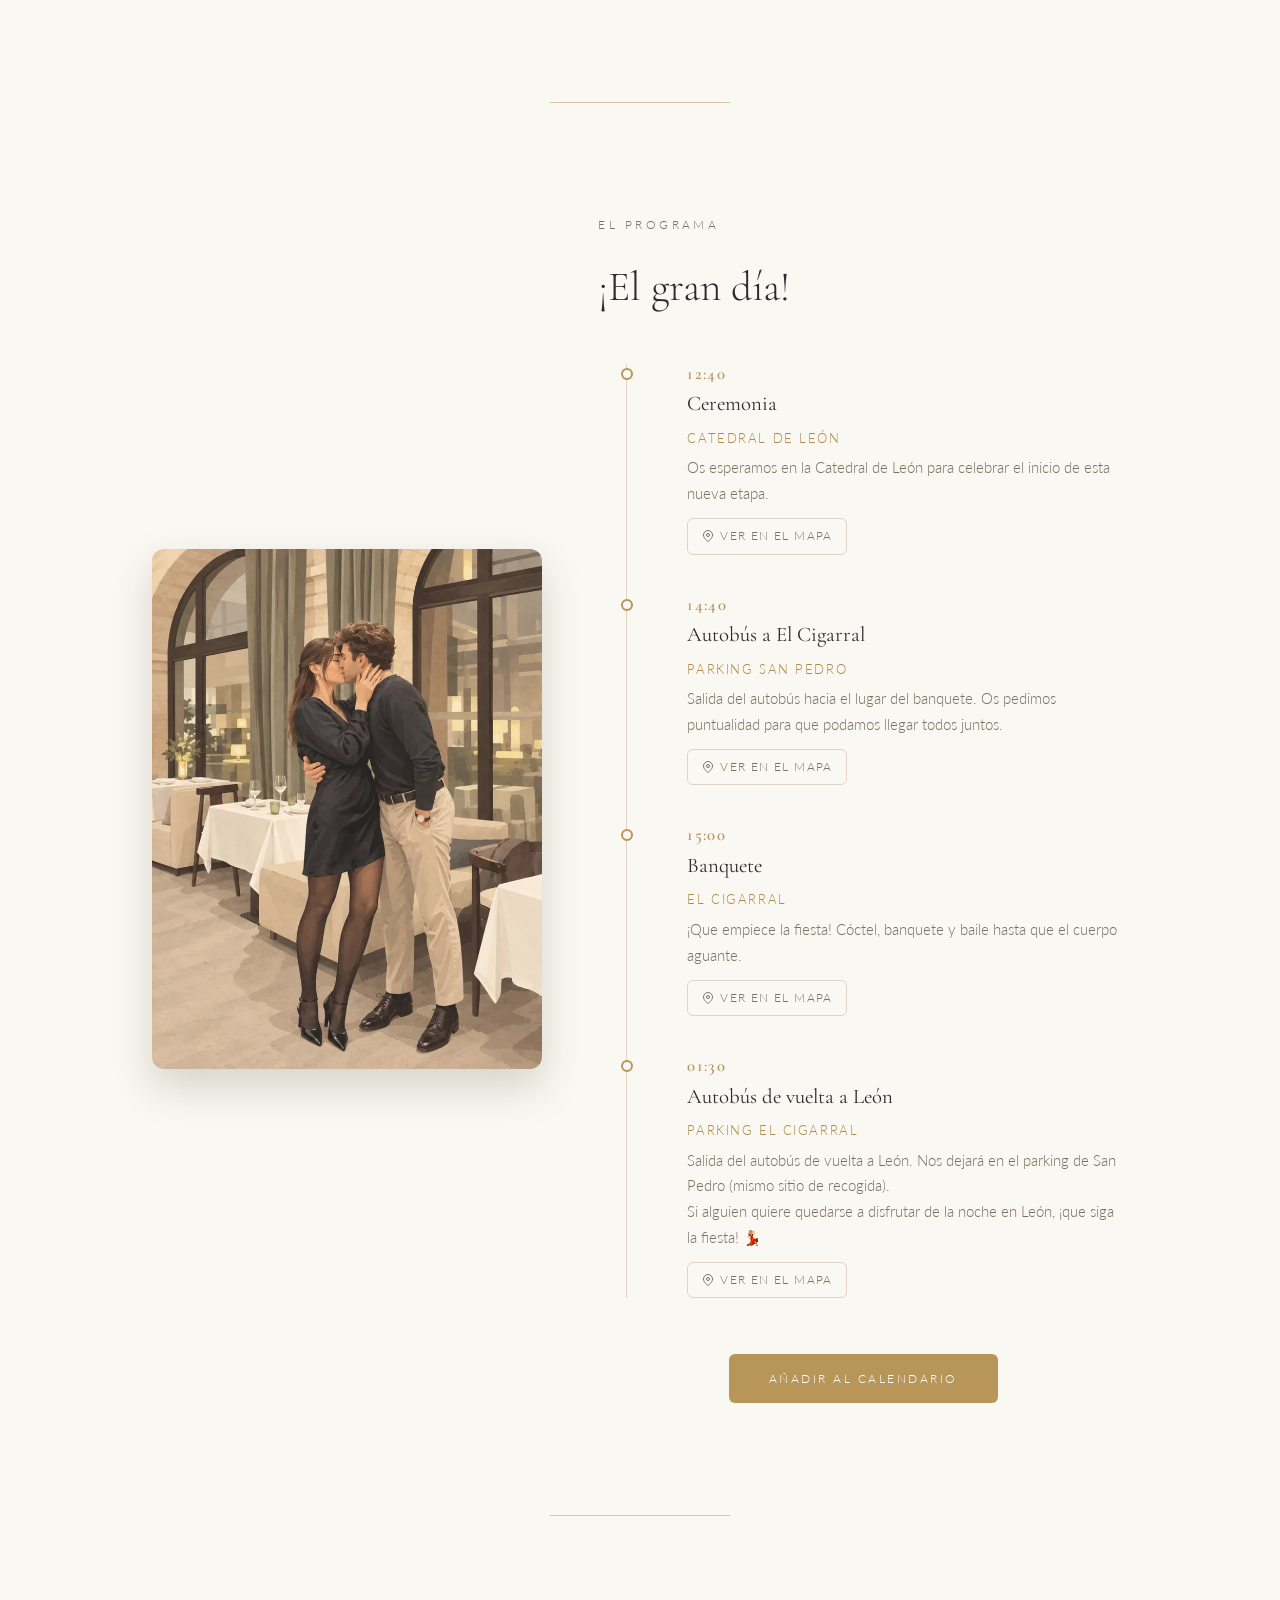
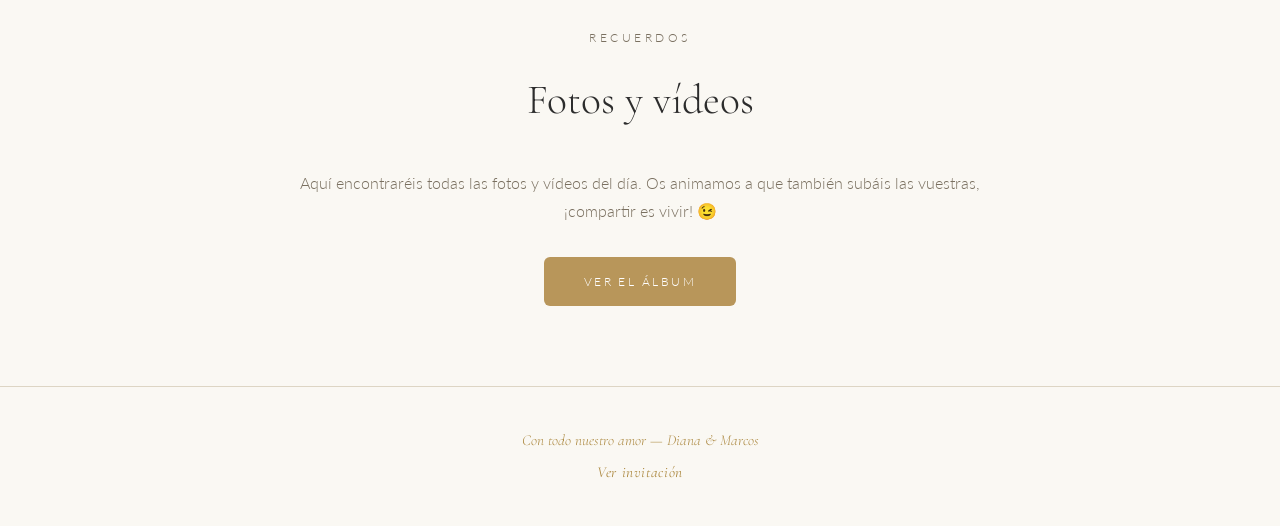
==== commit 50dbeae3: "Add files via upload" ====
--- a/index.html
+++ b/index.html
@@ -21,7 +21,7 @@
   <meta name="twitter:image" content="https://bodadianaymarcos.com/og-image.jpg" />
 
   <link rel="icon" type="image/svg+xml" href="favicon.svg?v=4" />
-  <link rel="stylesheet" href="style.css?v=8" />
+  <link rel="stylesheet" href="style.css?v=10" />
 </head>
 <body>
 
@@ -197,7 +197,7 @@
             <div class="dot"></div>
           </div>
           <div class="timeline-body">
-            <span class="time">00:45</span>
+            <span class="time">01:30</span>
             <h3 data-es="Autobús de vuelta a León" data-en="Bus back to León">Autobús de vuelta a León</h3>
             <p class="place" data-es="Parking El Cigarral" data-en="El Cigarral Car Park">Parking El Cigarral</p>
             <p data-es="Salida del autobús de vuelta a León. Nos dejará en el parking de San Pedro (mismo sitio de recogida)." data-en="The bus departs back to León, dropping off at San Pedro car park (same pick-up spot).">Salida del autobús de vuelta a León. Nos dejará en el parking de San Pedro (mismo sitio de recogida).</p>
--- a/style.css
+++ b/style.css
@@ -320,9 +320,11 @@
 @media (max-width: 760px) {
   .schedule {
     flex-direction: column;
-    gap: 2.25rem;
+    gap: 3.5rem;
   }
+  .schedule-main { order: 1; }
   .schedule-photo {
+    order: 2;
     flex: none;
     width: 100%;
     max-width: 300px;
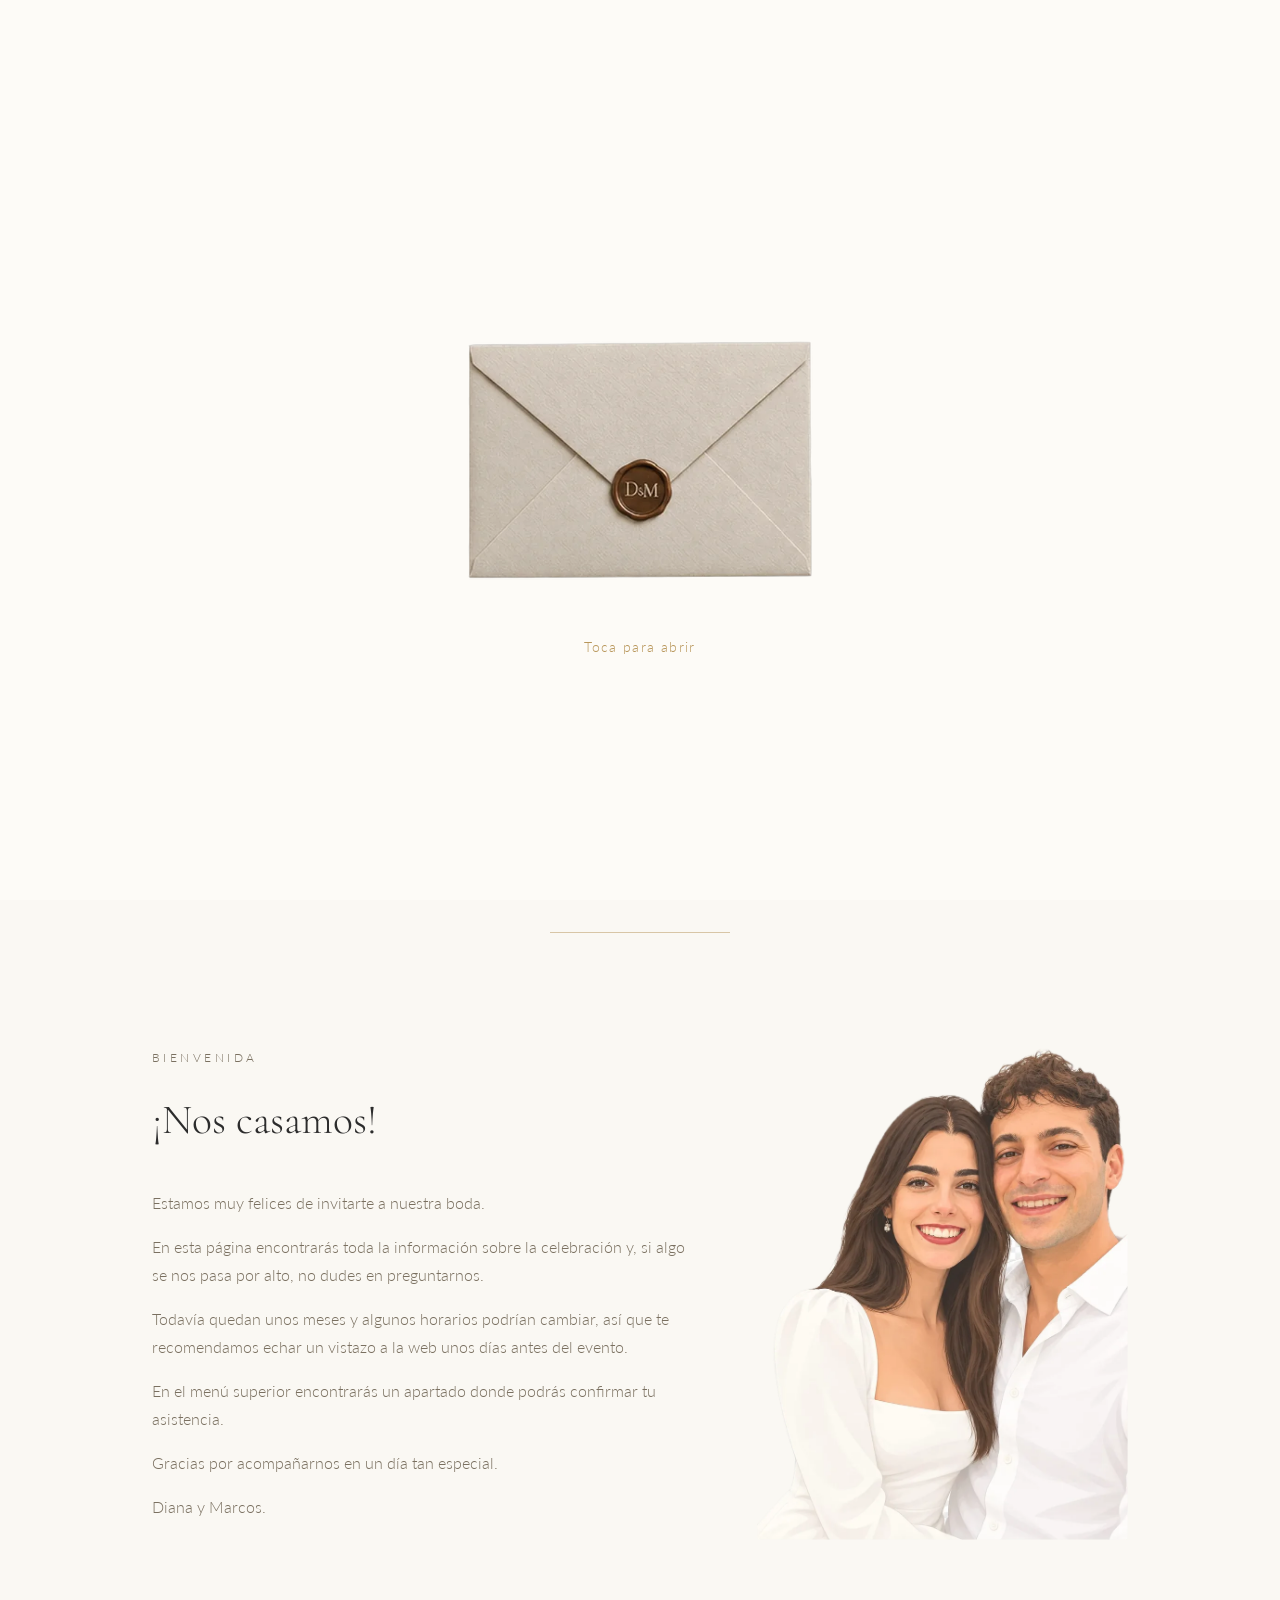
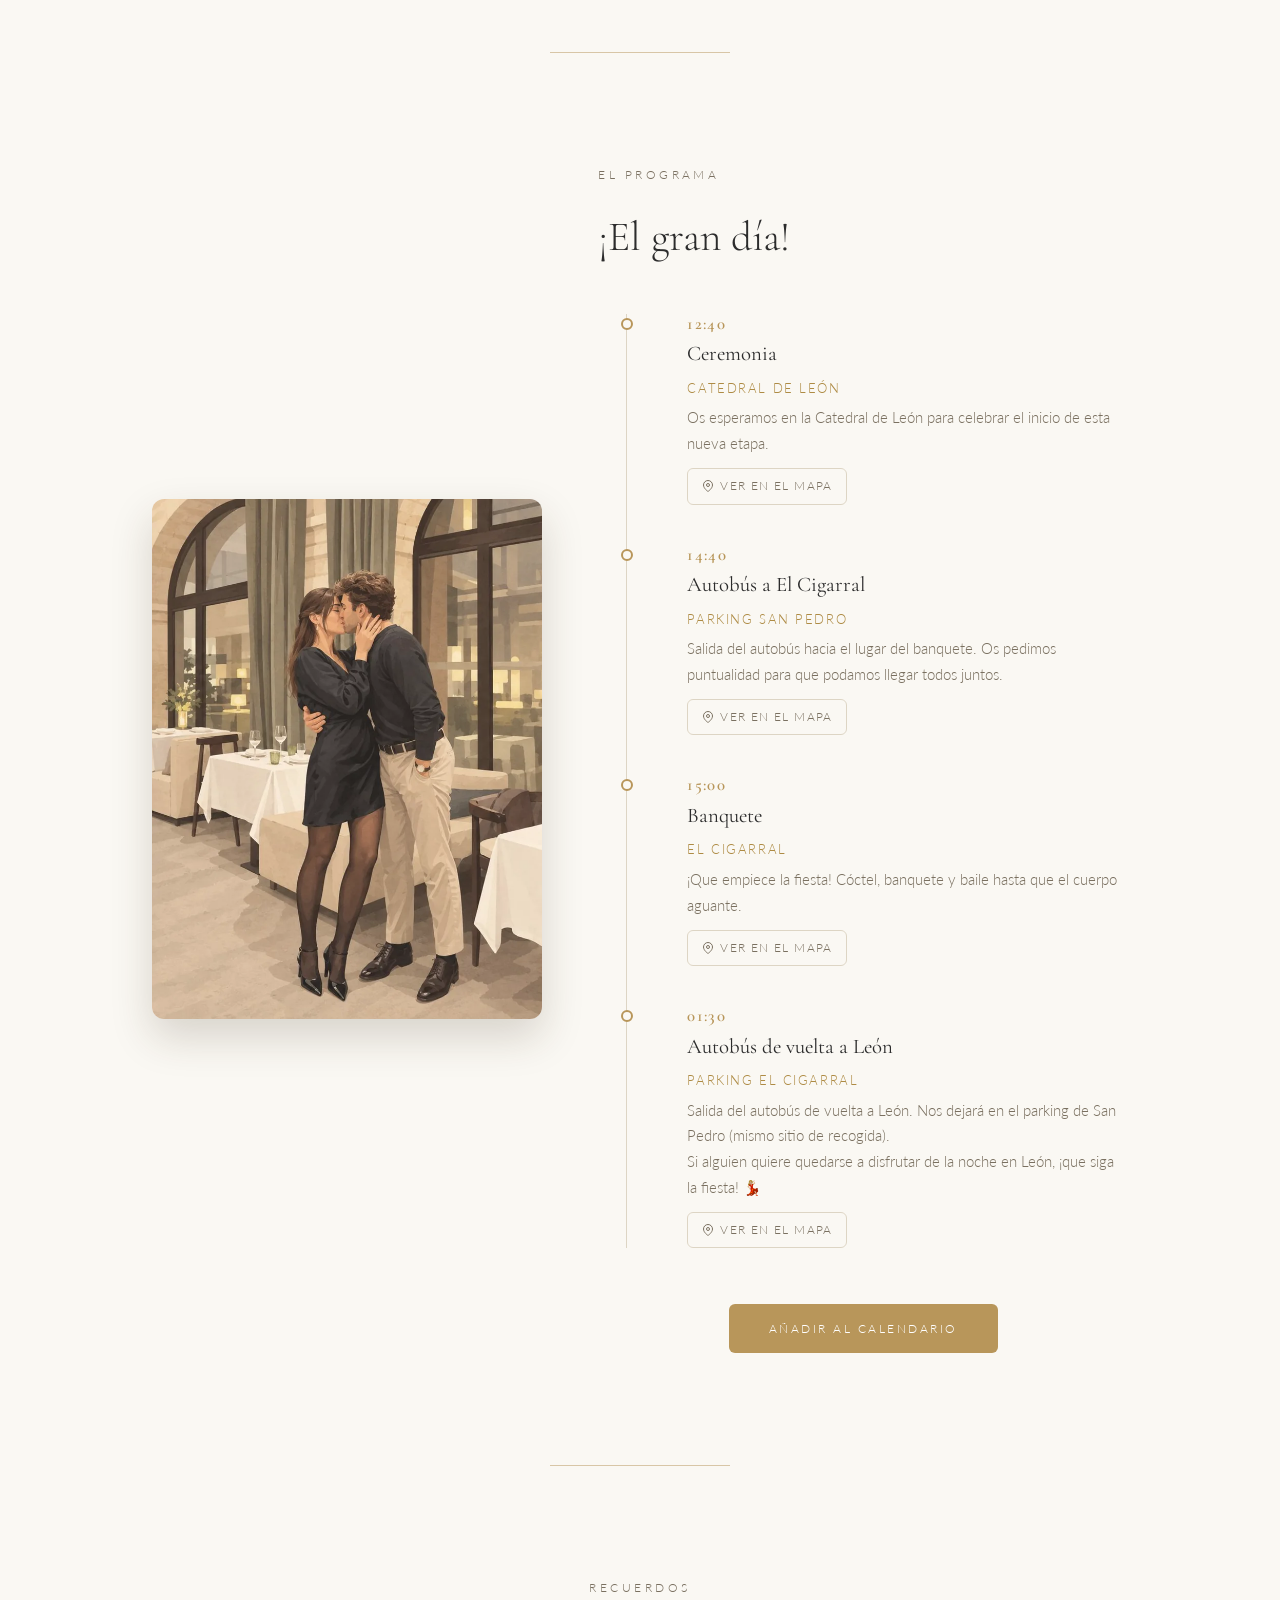
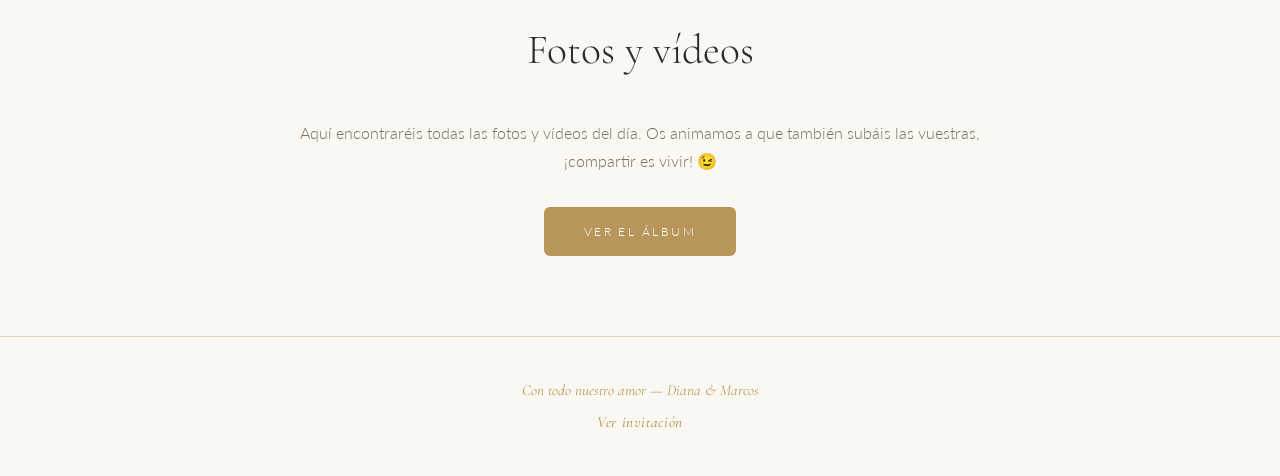
==== commit 6deaec55: "Add files via upload" ====
--- a/index.html
+++ b/index.html
@@ -21,7 +21,7 @@
   <meta name="twitter:image" content="https://bodadianaymarcos.com/og-image.jpg" />
 
   <link rel="icon" type="image/svg+xml" href="favicon.svg?v=4" />
-  <link rel="stylesheet" href="style.css?v=10" />
+  <link rel="stylesheet" href="style.css?v=16" />
 </head>
 <body>
 
@@ -41,13 +41,17 @@
     </div>
     <div class="invite-letterwrap">
       <div class="invite-letter">
-        <p data-es="Queridos amigos y familia," data-en="Dear friends and family,">Queridos amigos y familia,</p>
-        <p data-es="Después de tanto tiempo soñándolo, por fin podemos deciros que nos casamos. Y no se nos ocurre mejor manera de celebrarlo que rodeados de las personas que han caminado con nosotros hasta aquí." data-en="After dreaming about it for so long, we can finally tell you that we are getting married. And we can't think of a better way to celebrate than surrounded by the people who have walked with us to this point.">Después de tanto tiempo soñándolo, por fin podemos deciros que nos casamos. Y no se nos ocurre mejor manera de celebrarlo que rodeados de las personas que han caminado con nosotros hasta aquí.</p>
-        <p data-es="Nos hace muchísima ilusión invitaros a compartir uno de los días más importantes de nuestra vida. Será un día lleno de alegría, de baile y de recuerdos que esperamos guardar para siempre." data-en="It would mean the world to us to have you share one of the most important days of our lives. It will be a day full of joy, dancing and memories we hope to keep forever.">Nos hace muchísima ilusión invitaros a compartir uno de los días más importantes de nuestra vida. Será un día lleno de alegría, de baile y de recuerdos que esperamos guardar para siempre.</p>
-        <p data-es="En esta invitación encontraréis todos los detalles: el lugar, los horarios y todo lo que necesitéis saber para acompañarnos." data-en="In this invitation you'll find all the details: the venue, the timings and everything you need to know to join us.">En esta invitación encontraréis todos los detalles: el lugar, los horarios y todo lo que necesitéis saber para acompañarnos.</p>
-        <p data-es="Gracias por formar parte de nuestra historia." data-en="Thank you for being part of our story.">Gracias por formar parte de nuestra historia.</p>
+        <p data-es="Queridos familiares y amigos," data-en="Dear family and friends,">Queridos familiares y amigos,</p>
+        <p data-es="Uno de los días más importantes de nuestra vida va a suceder muy pronto... ¡nos&nbsp;casamos!" data-en="One of the most important days of our lives is coming very soon... we're getting&nbsp;married!">Uno de los días más importantes de nuestra vida va a suceder muy pronto... ¡nos&nbsp;casamos!</p>
+        <p class="il-line" data-es="Nuestra historia empezó con unos cuantos kilómetros de por medio y poco a poco se fueron convirtiendo en un camino que decidimos recorrer de la mano." data-en="Our story began with quite a few miles between us, and little by little they turned into a road we decided to walk hand in hand.">Nuestra historia empezó con unos cuantos kilómetros de por medio y poco a poco se fueron convirtiendo en un camino que decidimos recorrer de la mano.</p>
+        <p data-es="Entre viajes, despedidas, reencuentros, conversaciones interminables, planes en común y muchas ganas de estar juntos, fuimos construyendo nuestra historia. Con el tiempo, entendimos que no queríamos que la distancia marcara nuestro camino, sino encontrar la manera de compartir la vida." data-en="Through trips, goodbyes, reunions, endless conversations, shared plans and a constant longing to be together, we slowly built our story. In time, we realised we didn't want distance to shape our path; we wanted to find a way to share our lives.">Entre viajes, despedidas, reencuentros, conversaciones interminables, planes en común y muchas ganas de estar juntos, fuimos construyendo nuestra historia. Con el tiempo, entendimos que no queríamos que la distancia marcara nuestro camino, sino encontrar la manera de compartir la vida.</p>
+        <p class="il-line" data-es="Hoy, después de todo lo vivido y de lo que nos queda por delante, hemos decidido dar uno de los pasos más importantes de nuestra historia." data-en="Today, after everything we have lived and everything that lies ahead, we have decided to take one of the most important steps in our story.">Hoy, después de todo lo vivido y de lo que nos queda por delante, hemos decidido dar uno de los pasos más importantes de nuestra historia.</p>
+        <p class="il-line" data-es="Nos hace muchísima ilusión imaginar ese día y pensar en todas las personas que estaréis allí; las que nos habéis visto crecer, las que nos habéis acompañado en cada etapa, las que nos habéis apoyado en momentos importantes, y las que, de una manera u otra, formáis parte de lo que somos." data-en="We are so excited to picture that day and to think of all of you who will be there: those who have watched us grow up, those who have been with us through every stage, those who have supported us in important moments, and those who, in one way or another, are part of who we are today.">Nos hace muchísima ilusión imaginar ese día y pensar en todas las personas que estaréis allí; las que nos habéis visto crecer, las que nos habéis acompañado en cada etapa, las que nos habéis apoyado en momentos importantes, y las que, de una manera u otra, formáis parte de lo que somos.</p>
+        <p data-es="Porque si hay algo que tenemos claro es que los momentos importantes de la vida son aún más especiales cuando se comparten con las personas que queremos." data-en="Because if there is one thing we know for sure, it is that life's important moments are even more special when they are shared with the people we love.">Porque si hay algo que tenemos claro es que los momentos importantes de la vida son aún más especiales cuando se comparten con las personas que queremos.</p>
+        <p class="il-line" data-es="Así que guarda la fecha y prepárate para disfrutar, bailar y celebrar con nosotros." data-en="So save the date, and get ready to enjoy, dance and celebrate with us.">Así que guarda la fecha y prepárate para disfrutar, bailar y celebrar con nosotros.</p>
+        <p data-es="Te esperamos el 7 de agosto de 2027." data-en="We can't wait to see you on August 7th, 2027.">Te esperamos el 7 de agosto de 2027.</p>
         <p class="il-close" data-es="Con todo nuestro cariño," data-en="With all our love,">Con todo nuestro cariño,</p>
-        <p class="il-sign" data-es="Diana y Marcos" data-en="Diana and Marcos">Diana y Marcos</p>
+        <p class="il-sign" data-es="Diana y Marcos." data-en="Diana and Marcos.">Diana y Marcos.</p>
         <button class="invite-enter" id="inviteEnter" data-es="Entrar" data-en="Enter">Entrar</button>
       </div>
     </div>
@@ -76,8 +80,9 @@
     <!-- Hero -->
     <section class="hero">
       <p class="hero-eyebrow" data-es="¡Nos casamos!" data-en="We're getting married!">¡Nos casamos!</p>
+      <div class="divider hero-rule-top"></div>
       <h1>Diana <em>&</em> Marcos</h1>
-      <div class="divider"></div>
+      <div class="divider hero-rule-bottom"></div>
       <p class="hero-date" data-es="7 de agosto de 2027" data-en="August 7th, 2027">7 de agosto de 2027</p>
       <p class="hero-location" data-es="Catedral de León · León, España" data-en="León's Cathedral · León, Spain">Catedral de León · León, España</p>
 
@@ -113,7 +118,7 @@
       <div class="welcome-text">
       <p class="section-label" data-es="Bienvenida" data-en="Welcome">Bienvenida</p>
       <h2 data-es="¡Nos casamos!" data-en="We're getting married!">¡Nos casamos!</h2>
-      <p data-es="Estamos muy felices de invitarte a nuestra boda. Nos gustaría vivir uno de los días más importantes de nuestra vida rodeados de las personas que más queremos." data-en="We're so happy to invite you to our wedding. We'd love to share one of the most important days of our lives surrounded by the people we love most.">Estamos muy felices de invitarte a nuestra boda. Nos gustaría vivir uno de los días más importantes de nuestra vida rodeados de las personas que más queremos.</p>
+      <p data-es="Estamos muy felices de invitarte a nuestra boda." data-en="We're so happy to invite you to our wedding.">Estamos muy felices de invitarte a nuestra boda.</p>
       <p data-es="En esta página encontrarás toda la información sobre la celebración y, si algo se nos pasa por alto, no dudes en preguntarnos." data-en="On this page you'll find all the information about the celebration — and if we've missed anything, don't hesitate to ask us.">En esta página encontrarás toda la información sobre la celebración y, si algo se nos pasa por alto, no dudes en preguntarnos.</p>
       <p data-es="Todavía quedan unos meses y algunos horarios podrían cambiar, así que te recomendamos echar un vistazo a la web unos días antes del evento." data-en="There are still a few months to go and some timings may change, so we recommend checking the website in the days before the event.">Todavía quedan unos meses y algunos horarios podrían cambiar, así que te recomendamos echar un vistazo a la web unos días antes del evento.</p>
       <p data-es="En el menú superior encontrarás un apartado donde podrás confirmar tu asistencia." data-en="In the top menu you'll find a section where you can confirm your attendance.">En el menú superior encontrarás un apartado donde podrás confirmar tu asistencia.</p>
@@ -235,7 +240,7 @@
     <button id="inviteReplay" class="invite-replay" data-es="Ver invitación" data-en="View invitation">Ver invitación</button>
   </footer>
 
-  <script src="lang.js?v=3"></script>
+  <script src="lang.js?v=5"></script>
   <script>initLang();</script>
   <script>
     (function () {
--- a/style.css
+++ b/style.css
@@ -76,12 +76,13 @@
 /* ── Hero ── */
 .hero {
   min-height: calc(100vh - 64px);
+  min-height: calc(100svh - 64px); /* phones: the visible screen, not behind the browser bars */
   display: flex;
   flex-direction: column;
   align-items: center;
   justify-content: center;
   text-align: center;
-  padding: 4rem 2rem;
+  padding: clamp(1.5rem, 5vh, 4rem) 2rem;
   background: var(--ivory);
   position: relative;
 }
@@ -96,23 +97,31 @@
 }
 
 .hero-eyebrow {
-  font-family: 'Lato', sans-serif;
-  font-size: 0.72rem;
-  font-weight: 700;
-  letter-spacing: 0.3em;
+  font-family: 'Cormorant Garamond', sans-serif;
+  font-size: 1.2rem;
+  font-weight: 400;
+  letter-spacing: 0.05em;
   text-transform: uppercase;
   color: var(--gold);
-  margin-bottom: 1.5rem;
+  margin-bottom: 0;
 }
 
 .hero h1 {
   font-family: 'Cormorant Garamond', serif;
-  font-size: clamp(3.2rem, 8vw, 6rem);
+  font-size: clamp(3.2rem, min(8vw, 11vh), 6rem);
   font-weight: 300;
   line-height: 1.1;
   color: var(--charcoal);
-  margin-bottom: 1.25rem;
-}
+  margin-bottom: 0;
+}
+
+/* Two matching gold bars framing the names; spacing shrinks on short screens
+   so the whole block always fits with equal space above and below */
+.hero .divider {
+  margin: clamp(1.1rem, 3.2vh, 2rem) auto;
+}
+.hero .hero-rule-top    { margin-bottom: clamp(1.6rem, 5.2vh, 3.25rem); }
+.hero .hero-rule-bottom { margin-top:    clamp(1.6rem, 5.2vh, 3.25rem); }
 
 .hero h1 em {
   font-style: italic;
@@ -139,7 +148,7 @@
 .countdown {
   display: flex;
   align-items: flex-start;
-  margin-top: 4.5rem;
+  margin-top: clamp(2rem, 7vh, 4.5rem);
 }
 
 .countdown-unit {
@@ -174,7 +183,7 @@
 
 /* Post-wedding message (replaces the countdown once the day passes) */
 .countdown-done {
-  margin-top: 4rem;
+  margin-top: clamp(2rem, 7vh, 4rem);
   text-align: center;
 }
 .cd-done-title {
@@ -332,6 +341,49 @@
   }
 }
 
+/* ── Gifts (content + photo) ── */
+/* Gifts continues straight after the previous block (Travel page), so drop the
+   doubled section padding: the gap after the gold bar matches other sub-sections */
+.section.flush-bottom { padding-bottom: 0; }
+.gifts {
+  max-width: 1040px;
+  display: flex;
+  align-items: flex-start;
+  gap: 3.5rem;
+  padding-top: 0;
+}
+
+.gifts-main {
+  flex: 1 1 auto;
+  min-width: 0;
+}
+
+.gifts-photo {
+  flex: 0 0 38%;
+}
+
+.gifts-photo img {
+  width: 100%;
+  height: auto;
+  display: block;
+  border-radius: 12px;
+  box-shadow: 0 18px 42px rgba(60, 45, 20, 0.18);
+}
+
+@media (max-width: 760px) {
+  .gifts {
+    flex-direction: column;
+    align-items: stretch;
+    gap: 3.5rem;
+  }
+  .gifts-photo {
+    flex: none;
+    width: 100%;
+    max-width: 300px;
+    margin: 0 auto;
+  }
+}
+
 /* ── Timeline ── */
 .timeline {
   position: relative;
@@ -680,49 +732,63 @@
 }
 .invite.open .invite-hint { opacity: 0; }
 
+/* Full-screen scroll area for the letter: centred when it fits,
+   scrolls like a page when the screen is shorter than the letter */
 .invite-letterwrap {
   position: absolute;
-  left: 50%; top: 50%;
+  inset: 0;
+  overflow-y: auto;
+  -webkit-overflow-scrolling: touch;
+  overscroll-behavior: contain;
+  scrollbar-width: thin;
+  scrollbar-color: rgba(184, 150, 90, 0.35) transparent;
   display: flex;
   flex-direction: column;
   align-items: center;
-  gap: 16px;
+  padding: 4vh 16px 0;
   opacity: 0;
-  transform: translate(-50%, -42%) scale(0.94);
-  transition: opacity 0.7s ease 0.1s, transform 0.9s cubic-bezier(0.2, 0.75, 0.25, 1) 0.1s;
+  transition: opacity 0.7s ease 0.1s;
   pointer-events: none;
   z-index: 5;
 }
+/* Bottom breathing room that stays reachable when scrolling */
+.invite-letterwrap::after {
+  content: '';
+  flex: 0 0 4vh;
+}
 .invite.reveal .invite-letterwrap {
   opacity: 1;
-  transform: translate(-50%, -50%) scale(1);
   pointer-events: auto;
 }
 
-/* A4-proportioned letter page */
+/* Letter page — as tall as its text */
 .invite-letter {
-  width: min(88vw, 52vh);
-  aspect-ratio: 210 / 297;
-  overflow: auto;
+  margin: auto 0;
+  flex-shrink: 0;
+  width: min(100%, 600px);
   background: #fdfbf7 url('letter-paper.webp') center / cover;
   border: 1px solid #ece5da;
   border-radius: 3px;
   box-shadow: 0 26px 60px rgba(60, 45, 20, 0.22);
-  padding: clamp(42px, 7.5vh, 80px) clamp(24px, 4.6vh, 50px);
+  padding: clamp(32px, 6vh, 64px) clamp(26px, 5vw, 56px);
   display: flex;
   flex-direction: column;
-  justify-content: center;
   text-align: left;
-}
+  transform: translateY(24px) scale(0.97);
+  transition: transform 0.9s cubic-bezier(0.2, 0.75, 0.25, 1) 0.1s;
+}
+.invite.reveal .invite-letter { transform: none; }
 .invite-letter p {
   font-family: 'Cormorant Garamond', serif;
   font-weight: 400;
-  font-size: clamp(0.92rem, 2vh, 1.08rem);
-  line-height: 1.75;
+  font-size: clamp(1rem, 1.9vh, 1.1rem);
+  line-height: 1.65;
   color: var(--charcoal);
-  margin-bottom: 1em;
+  margin-bottom: 0.85em;
 }
 .invite-letter p:last-child { margin-bottom: 0; }
+/* A line followed by another line of the same block (single line break in the text) */
+.invite-letter p.il-line { margin-bottom: 0.3em; }
 
 .invite-letter .il-close {
   margin-top: 0.6em;
@@ -754,15 +820,13 @@
   background: var(--ivory2);
 }
 
-/* On phones: use more of the screen and drop the strict A4 ratio */
+/* On phones: use nearly the full width */
 @media (max-width: 600px) {
+  .invite-letterwrap { padding: 3vh 4vw 0; }
+  .invite-letterwrap::after { flex-basis: 3vh; }
   .invite-letter {
-    width: 92vw;
-    aspect-ratio: auto;
-    height: auto;
-    max-height: 86vh;
-    padding: clamp(30px, 4.5vh, 48px) clamp(24px, 6vw, 34px);
-    justify-content: flex-start;
+    width: 100%;
+    padding: clamp(30px, 4.5vh, 48px) clamp(22px, 6vw, 32px);
   }
 }
 
